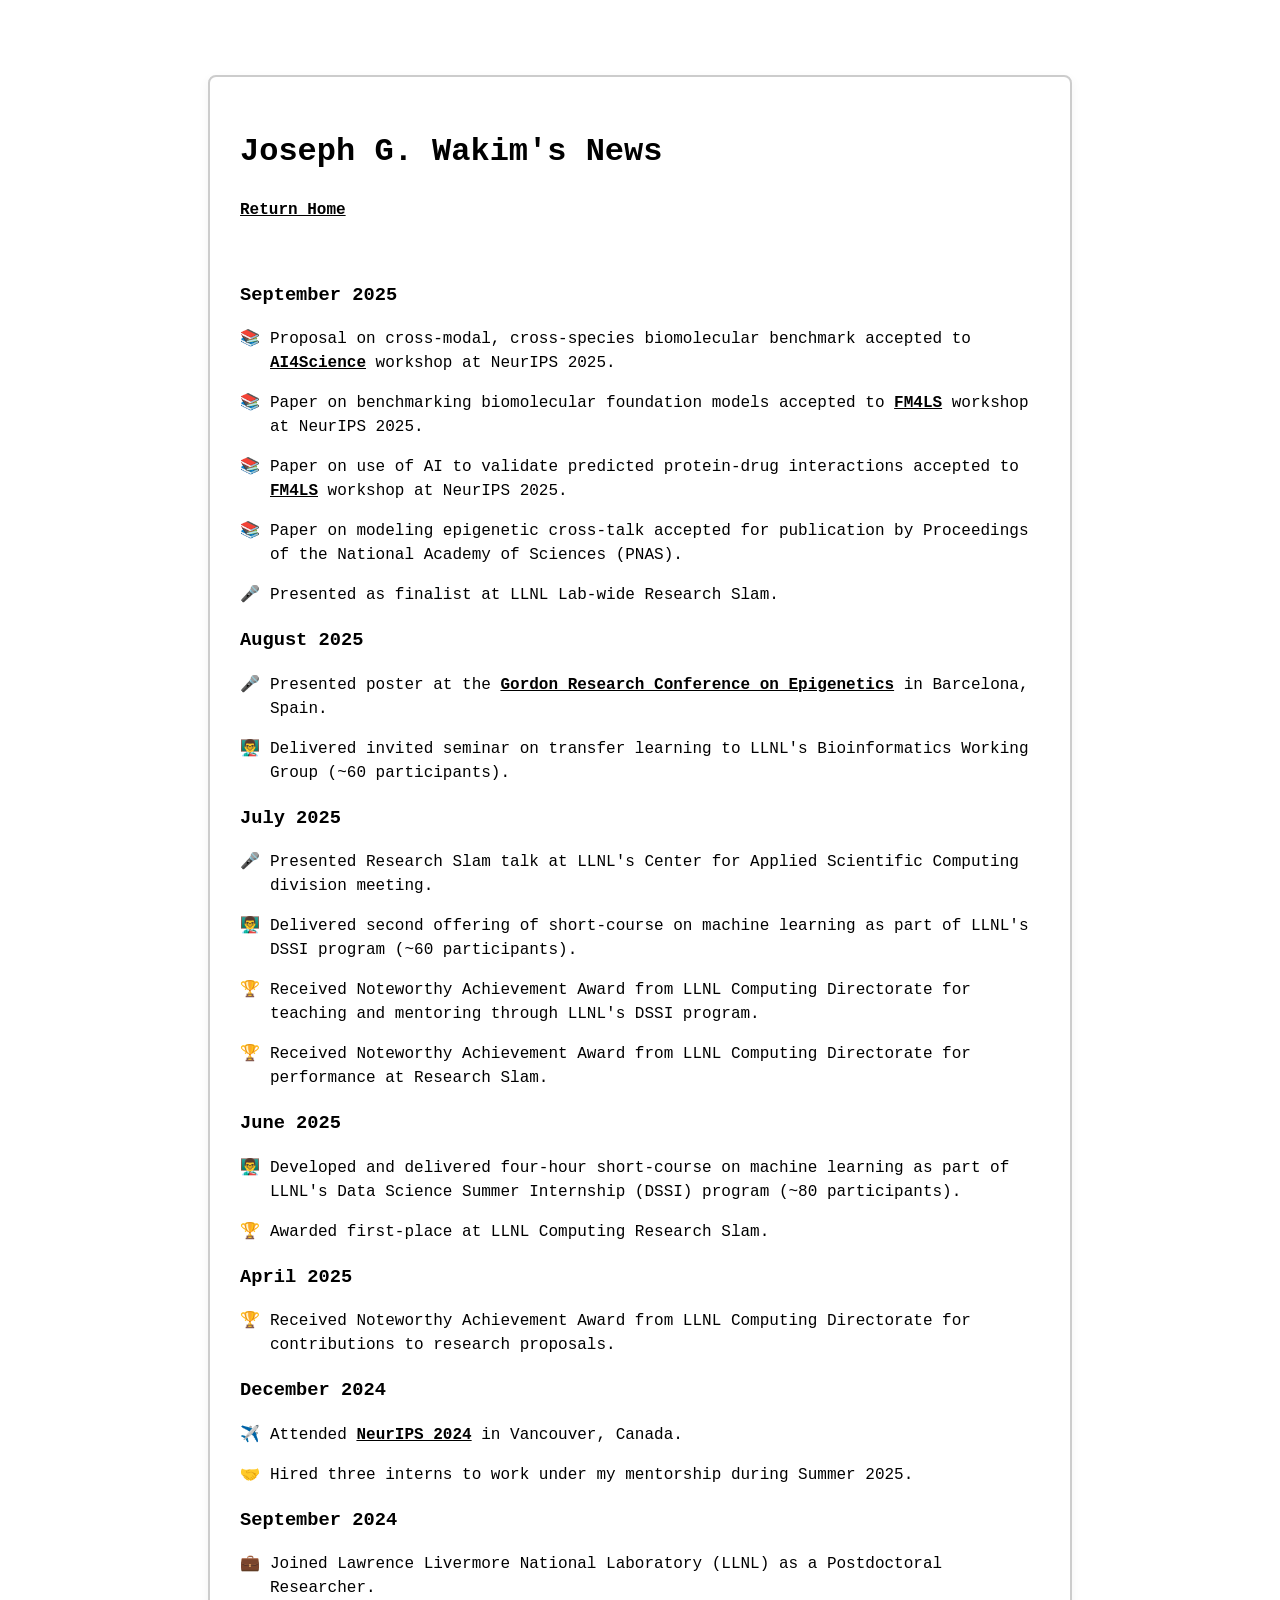
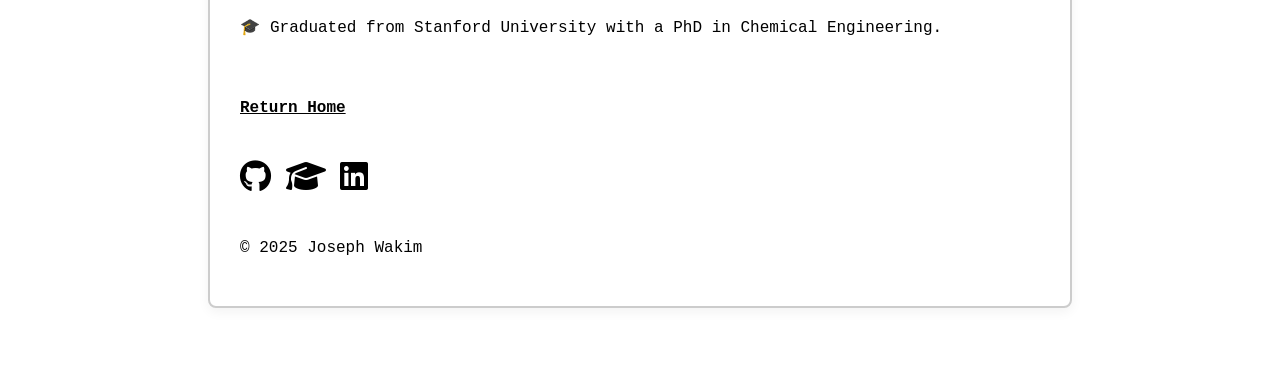
==== news.html @ d1e68630 "added news page" ====
<!DOCTYPE html>
<html lang="en">
<head>
    <meta charset="UTF-8">
    <meta name="viewport" content="width=device-width, initial-scale=1.0">
    <title>JG Wakim: News</title>
    <link rel="stylesheet" href="styles.css">
    <link rel="stylesheet" href="https://cdnjs.cloudflare.com/ajax/libs/font-awesome/6.4.0/css/all.min.css">
</head>
<body>
    <main>
        <div class="frame">
            <h1>Joseph G. Wakim's News</h1>
            
            <p>
                <a href="index.html">Return Home</a>
            </p>

            <br>
            
            <h3> September 2025</h3>
            <ul class="no-bullets">
                <li class="paper">Proposal on cross-modal, cross-species biomolecular benchmark accepted to <a href="https://ai4sciencecommunity.github.io/neurips25.html">AI4Science</a> workshop at NeurIPS 2025.</li>
                <li class="paper">Paper on benchmarking biomolecular foundation models accepted to <a href="https://nips2025fm4ls.github.io/index.html">FM4LS</a> workshop at NeurIPS 2025.</li>
                <li class="paper">Paper on use of AI to validate predicted protein-drug interactions accepted to <a href="https://nips2025fm4ls.github.io/index.html">FM4LS</a> workshop at NeurIPS 2025.</li>
                <li class="paper">Paper on modeling epigenetic cross-talk accepted for publication by Proceedings of the National Academy of Sciences (PNAS).</li>
                <li class="talk">Presented as finalist at LLNL Lab-wide Research Slam.</li>
            </ul>
            
            <h3> August 2025</h3>
            <ul class="no-bullets">
                <li class="talk">Presented poster at the <a href="https://www.grc.org/epigenetics-conference/2025/">Gordon Research Conference on Epigenetics</a> in Barcelona, Spain.</li>
                <li class="teaching">Delivered invited seminar on transfer learning to LLNL's Bioinformatics Working Group (~60 participants).</li>
            </ul>

            <h3> July 2025</h3>
            <ul class="no-bullets">
                <li class="talk">Presented Research Slam talk at LLNL's Center for Applied Scientific Computing division meeting.</li>
                <li class="teaching">Delivered second offering of short-course on machine learning as part of LLNL's DSSI program (~60 participants).</li>
                <li class="award">Received Noteworthy Achievement Award from LLNL Computing Directorate for teaching and mentoring through LLNL's DSSI program.</li>
                <li class="award">Received Noteworthy Achievement Award from LLNL Computing Directorate for performance at Research Slam.</li>
            </ul>
            
            <h3> June 2025</h3>
            <ul class="no-bullets">
                <li class="teaching">Developed and delivered four-hour short-course on machine learning as part of LLNL's Data Science Summer Internship (DSSI) program (~80 participants).</li>
                <li class="award">Awarded first-place at LLNL Computing Research Slam.</li>
            </ul>
            
            <h3> April 2025</h3>
            <ul class="no-bullets">
                <li class="award">Received Noteworthy Achievement Award from LLNL Computing Directorate for contributions to research proposals.</li>
            </ul>
            
            <h3> December 2024</h3>
            <ul class="no-bullets">
                <li class="conference">Attended <a href="https://neurips.cc/Conferences/2024">NeurIPS 2024</a> in Vancouver, Canada.</li>
                <li class="hiring">Hired three interns to work under my mentorship during Summer 2025.</li>
            </ul>
            
            <h3> September 2024</h3>
            <ul class="no-bullets">
                <li class="job">Joined Lawrence Livermore National Laboratory (LLNL) as a Postdoctoral Researcher.</li>
                <li class="graduation">Graduated from Stanford University with a PhD in Chemical Engineering.</li>
            </ul>
            
            <br>
            
            <p>
                <a href="index.html">Return Home</a>
            </p>
            
            <br>
            
            <a href="https://github.com/JosephWakim" target="_blank" aria-label="GitHub"><i class="fab fa-github fa-2x" style="margin-right: 5px;"></i></a>
            <a href="https://scholar.google.com/citations?user=BxBSDtQAAAAJ&hl=en&oi=ao" target="_blank" aria-label="Google Scholar"><i class="fas fa-graduation-cap fa-2x" style="margin-right: 5px;"></i></a>
            <a href="https://www.linkedin.com/in/josephwakim/" target="_blank" aria-label="LinkedIn"><i class="fab fa-linkedin fa-2x"></i></a>
            
            <br><br>
            
            <p>&copy; 2025 Joseph Wakim</p>
        </div>
    </main>
</body>
</html>
---- styles.css ----
body {
    font-family: 'Menlo', monospace;
    font-size: 16px;
    margin: 0;
    padding: 0;
    line-height: 1.5;
    background-color: #ffffff;
}

main {
    margin: 15px;
    padding: 20px;
    background-color: #ffffff;
    border-radius: 0px;
    box-shadow: 0 4px 15px rgba(0, 0, 0, 0);
}

.frame {
    margin: 40px auto;
    padding: 30px;
    background-color: #ffffff;
    border: 2px solid #ccc;
    border-radius: 8px;
    box-shadow: 0 4px 12px rgba(0, 0, 0, 0.05);
    max-width: 800px;
}

a i, a img {
  color: #000000;               /* also consider #1d3557 or #457b9d */
  transition: color 0.3s, transform 0.3s;
}
a:hover i {
  color: #fce96a; /* sunny yellow on hover */
  transform: scale(1.1);
}

a {
  color: #000000;              /* also consider #457b9d or #1d3557 */
  text-decoration: underline;
  font-weight: bold;
  transition: color 0.3s;
}

a:hover {
  color: #fce96a;
}

ul.no-bullets {
  list-style-type: none; /* remove default bullets */
  padding: 0;
  font-size: 16px;
}

ul.no-bullets li {
  margin-bottom: 16px;   
  padding-left: 30px;     /* space for emoji */
  position: relative;      /* reference point for pseudo-element */
}

li.paper::before {
  content: "📚";         /* book emoji */
  position: absolute;
  left: 0;
}

li.talk::before {
  content: "🎤";         /* microphone emoji */
  position: absolute;
  left: 0;
}

li.award::before {
  content: "🏆";         /* trophy emoji */
  position: absolute;
  left: 0;
}

li.conference::before {
  content: "✈️";         /* airplane emoji */
  position: absolute;
  left: 0;
}

li.graduation::before {
  content: "🎓";         /* graduation cap emoji */
  position: absolute;
  left: 0;
}

li.job::before {
  content: "💼";         /* briefcase emoji */
  position: absolute;
  left: 0;
}

li.teaching::before {
  content: "👨‍🏫";         /* teacher emoji */
  position: absolute;
  left: 0;
}

li.hiring::before {
  content: "🤝";         /* handshake emoji */
  position: absolute;
  left: 0;
}
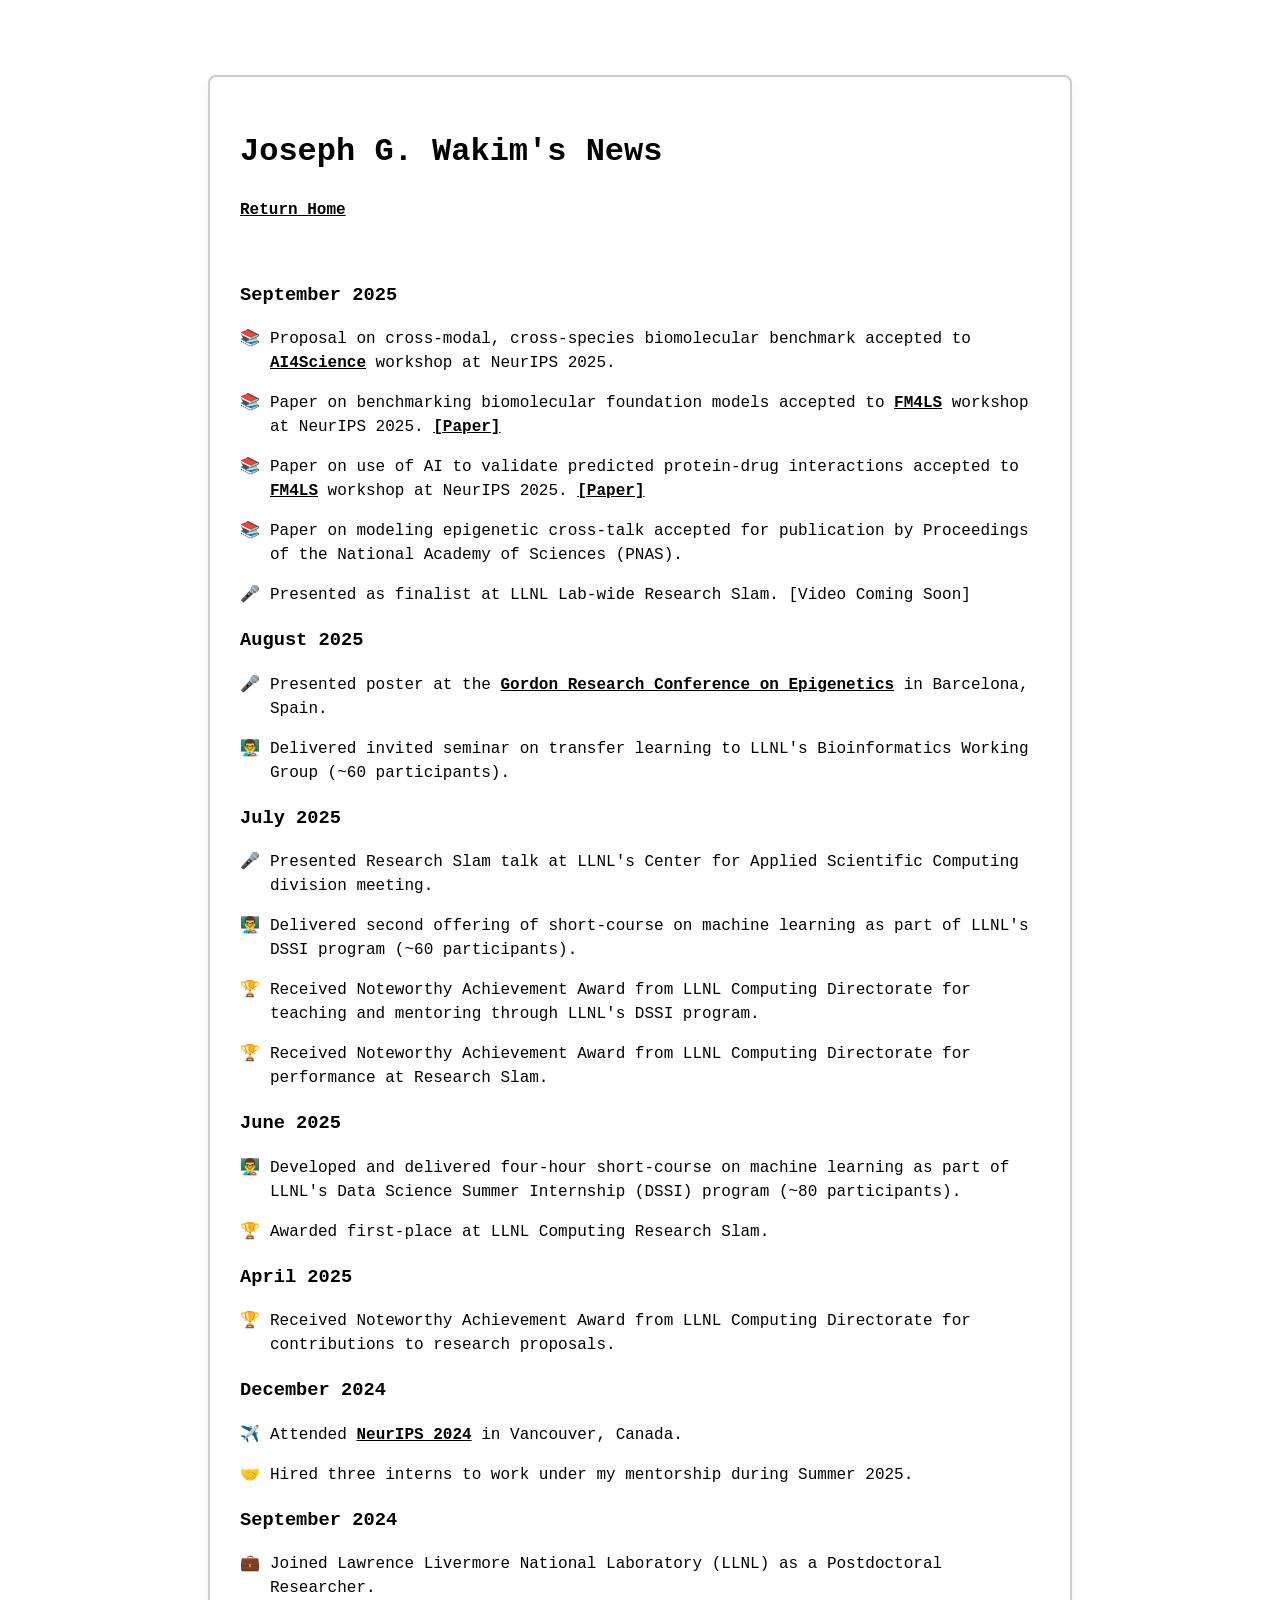
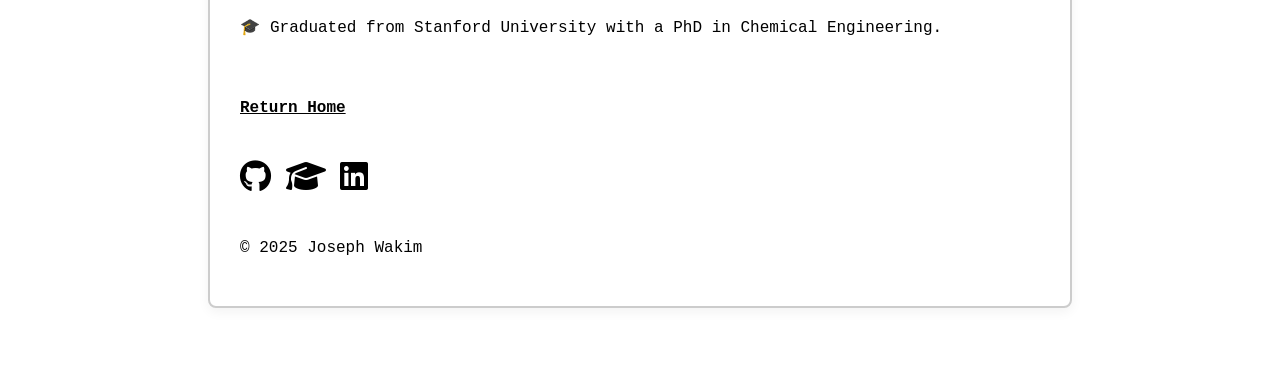
==== commit 6b02ed6a: "added links to papers" ====
--- a/news.html
+++ b/news.html
@@ -21,10 +21,10 @@
             <h3> September 2025</h3>
             <ul class="no-bullets">
                 <li class="paper">Proposal on cross-modal, cross-species biomolecular benchmark accepted to <a href="https://ai4sciencecommunity.github.io/neurips25.html">AI4Science</a> workshop at NeurIPS 2025.</li>
-                <li class="paper">Paper on benchmarking biomolecular foundation models accepted to <a href="https://nips2025fm4ls.github.io/index.html">FM4LS</a> workshop at NeurIPS 2025.</li>
-                <li class="paper">Paper on use of AI to validate predicted protein-drug interactions accepted to <a href="https://nips2025fm4ls.github.io/index.html">FM4LS</a> workshop at NeurIPS 2025.</li>
+                <li class="paper">Paper on benchmarking biomolecular foundation models accepted to <a href="https://nips2025fm4ls.github.io/index.html">FM4LS</a> workshop at NeurIPS 2025. <a href="https://openreview.net/forum?id=YPHxpQH4wx">[Paper]</a></li>
+                <li class="paper">Paper on use of AI to validate predicted protein-drug interactions accepted to <a href="https://nips2025fm4ls.github.io/index.html">FM4LS</a> workshop at NeurIPS 2025. <a href="https://openreview.net/forum?id=UOCu3nNeLL">[Paper]</a></li>
                 <li class="paper">Paper on modeling epigenetic cross-talk accepted for publication by Proceedings of the National Academy of Sciences (PNAS).</li>
-                <li class="talk">Presented as finalist at LLNL Lab-wide Research Slam.</li>
+                <li class="talk">Presented as finalist at LLNL Lab-wide Research Slam. [Video Coming Soon]</li>
             </ul>
             
             <h3> August 2025</h3>
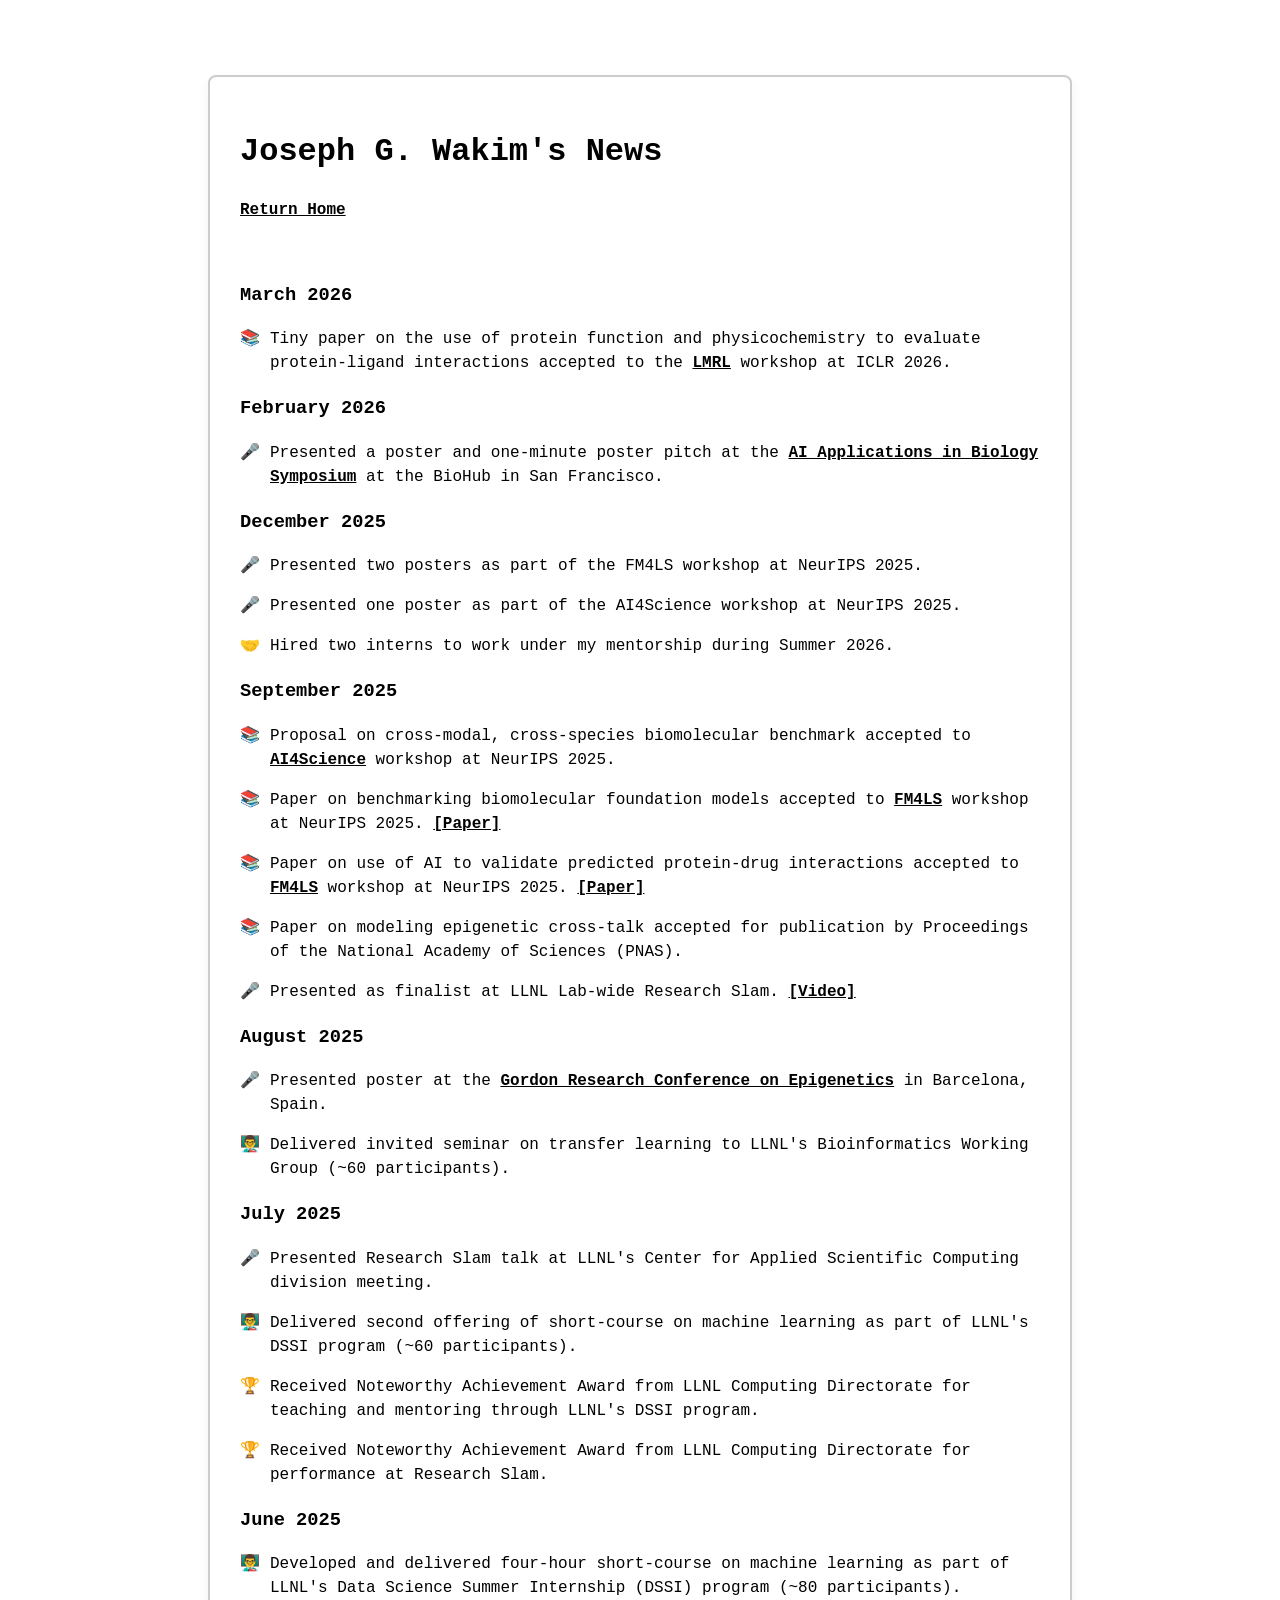
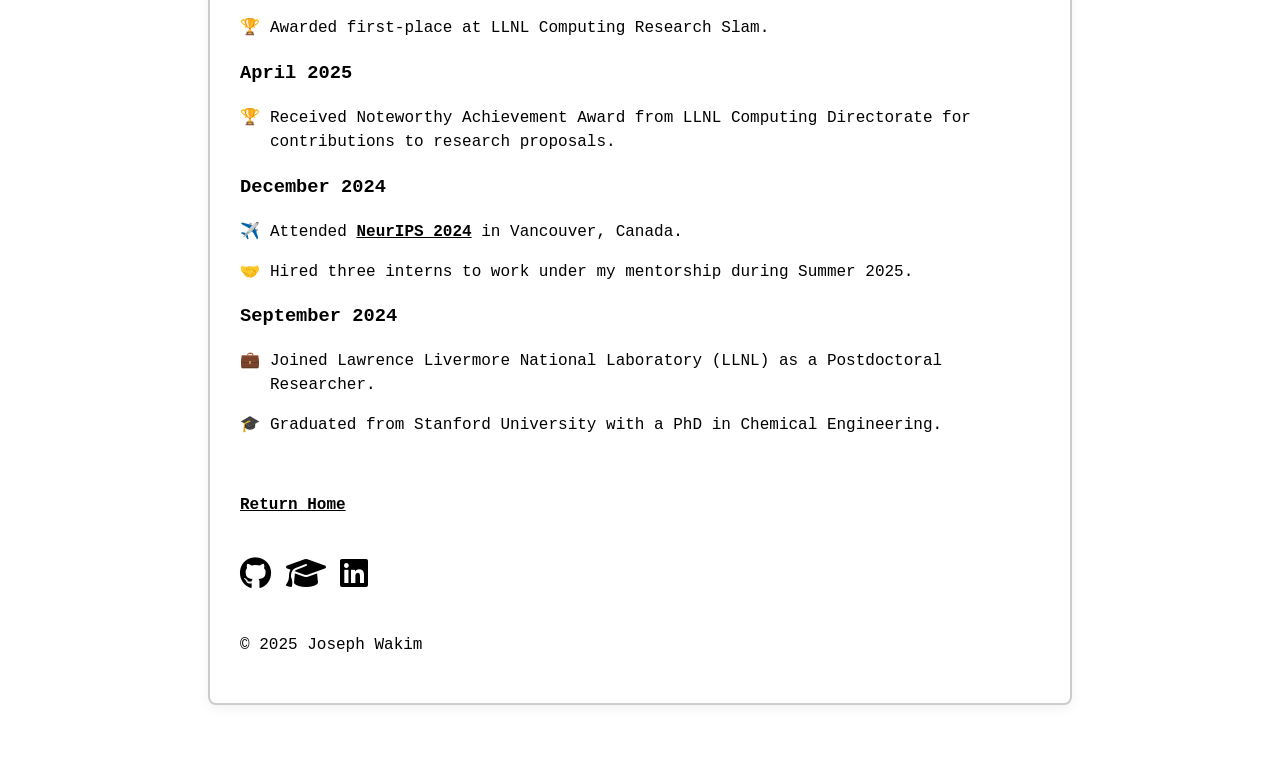
==== commit 39983e6f: "updated news" ====
--- a/news.html
+++ b/news.html
@@ -17,6 +17,24 @@
             </p>
 
             <br>
+
+            <h3> March 2026</h3>
+            <ul class="no-bullets">
+                <li class="paper">Tiny paper on the use of protein function and physicochemistry to evaluate protein-ligand interactions accepted to the <a href="https://www.lmrl.org">LMRL</a> workshop at ICLR 2026.</li>
+            </ul>
+
+            <h3> February 2026</h3>
+            <ul class="no-bullets">
+                <li class="talk">Presented a poster and one-minute poster pitch at the <a href="https://biohub.org/events/ai-applications-in-biology-2026/">AI Applications in Biology Symposium</a> at the BioHub in San Francisco.</li>
+            </ul>
+
+            <h3> December 2025</h3>
+            <ul class="no-bullets">
+                <li class="talk">Presented two posters as part of the FM4LS workshop at NeurIPS 2025.</li>
+                <li class="talk">Presented one poster as part of the AI4Science workshop at NeurIPS 2025.</li>
+                <li class="hiring">Hired two interns to work under my mentorship during Summer 2026.</li>
+            </ul>
+            
             
             <h3> September 2025</h3>
             <ul class="no-bullets">
@@ -24,7 +42,7 @@
                 <li class="paper">Paper on benchmarking biomolecular foundation models accepted to <a href="https://nips2025fm4ls.github.io/index.html">FM4LS</a> workshop at NeurIPS 2025. <a href="https://openreview.net/forum?id=YPHxpQH4wx">[Paper]</a></li>
                 <li class="paper">Paper on use of AI to validate predicted protein-drug interactions accepted to <a href="https://nips2025fm4ls.github.io/index.html">FM4LS</a> workshop at NeurIPS 2025. <a href="https://openreview.net/forum?id=UOCu3nNeLL">[Paper]</a></li>
                 <li class="paper">Paper on modeling epigenetic cross-talk accepted for publication by Proceedings of the National Academy of Sciences (PNAS).</li>
-                <li class="talk">Presented as finalist at LLNL Lab-wide Research Slam. [Video Coming Soon]</li>
+                <li class="talk">Presented as finalist at LLNL Lab-wide Research Slam. <a href="https://www.youtube.com/watch?v=zf2xSciQnUA">[Video]</a></li>
             </ul>
             
             <h3> August 2025</h3>
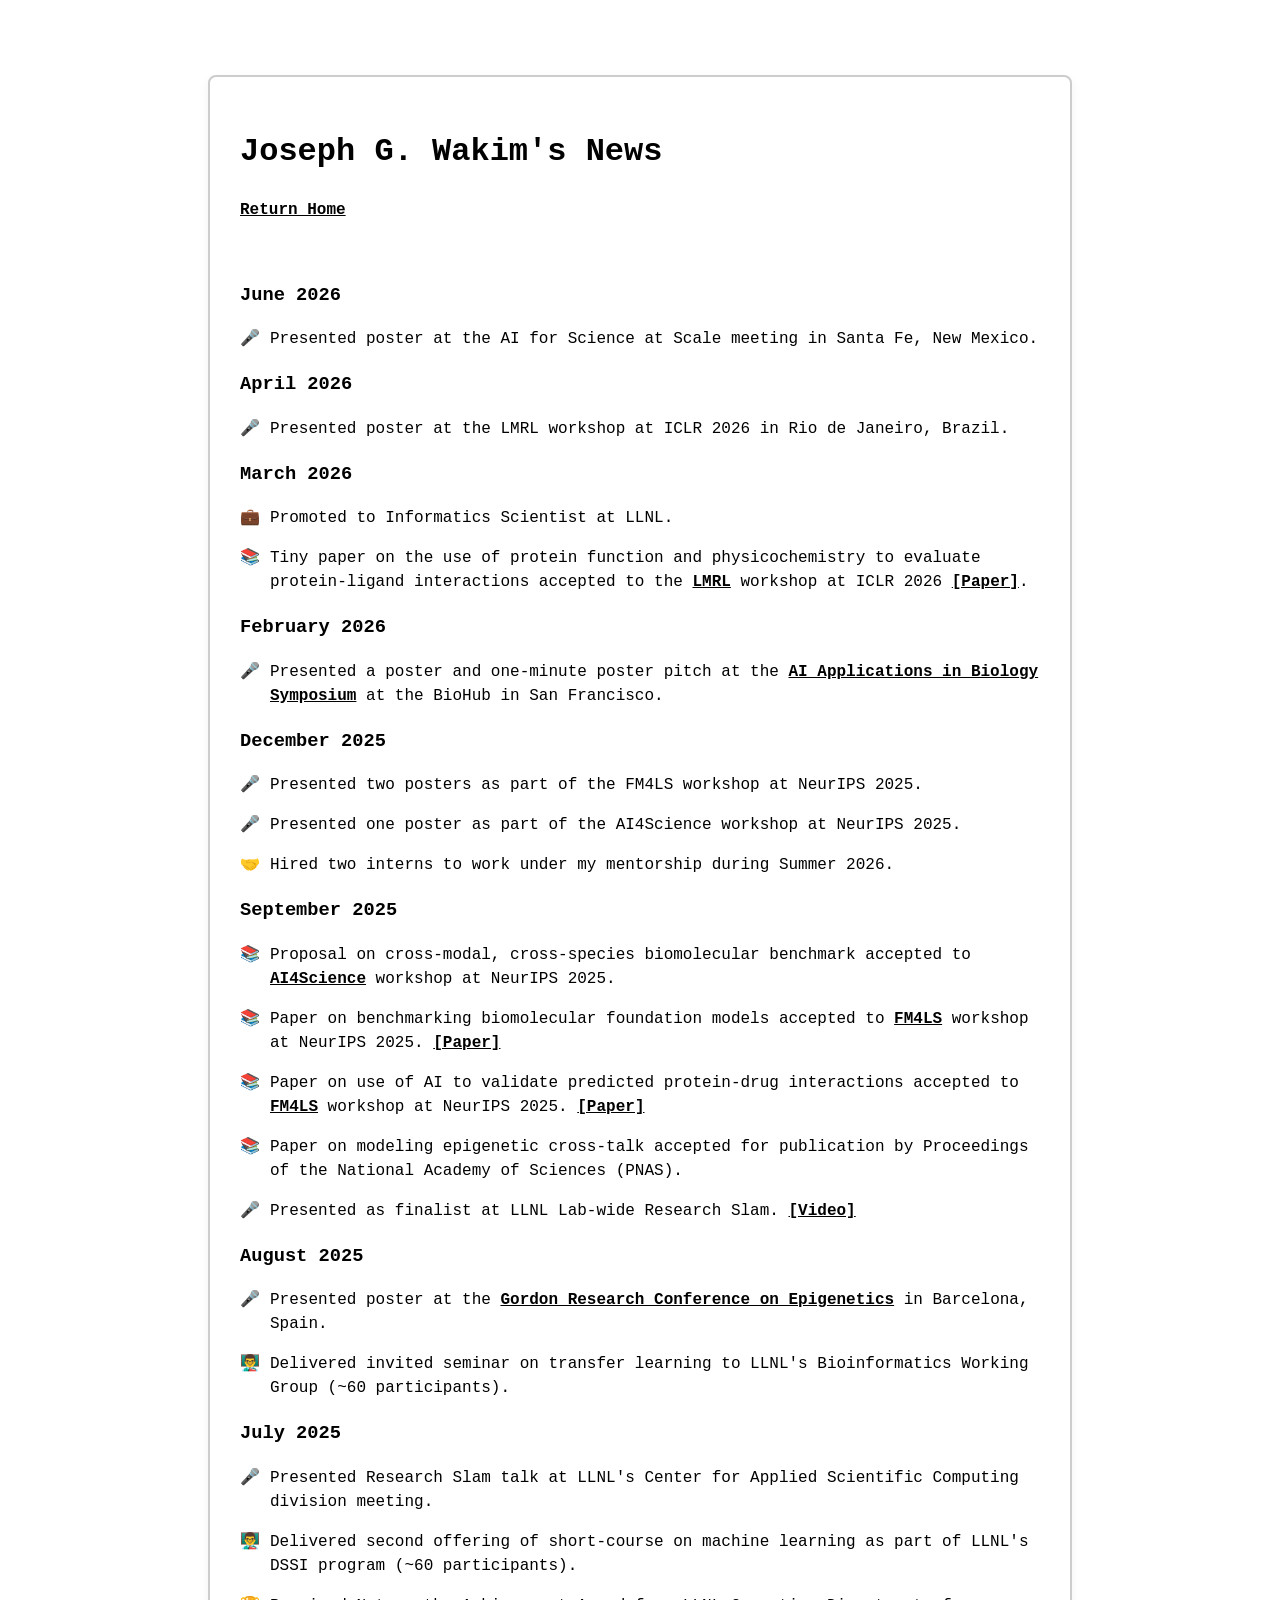
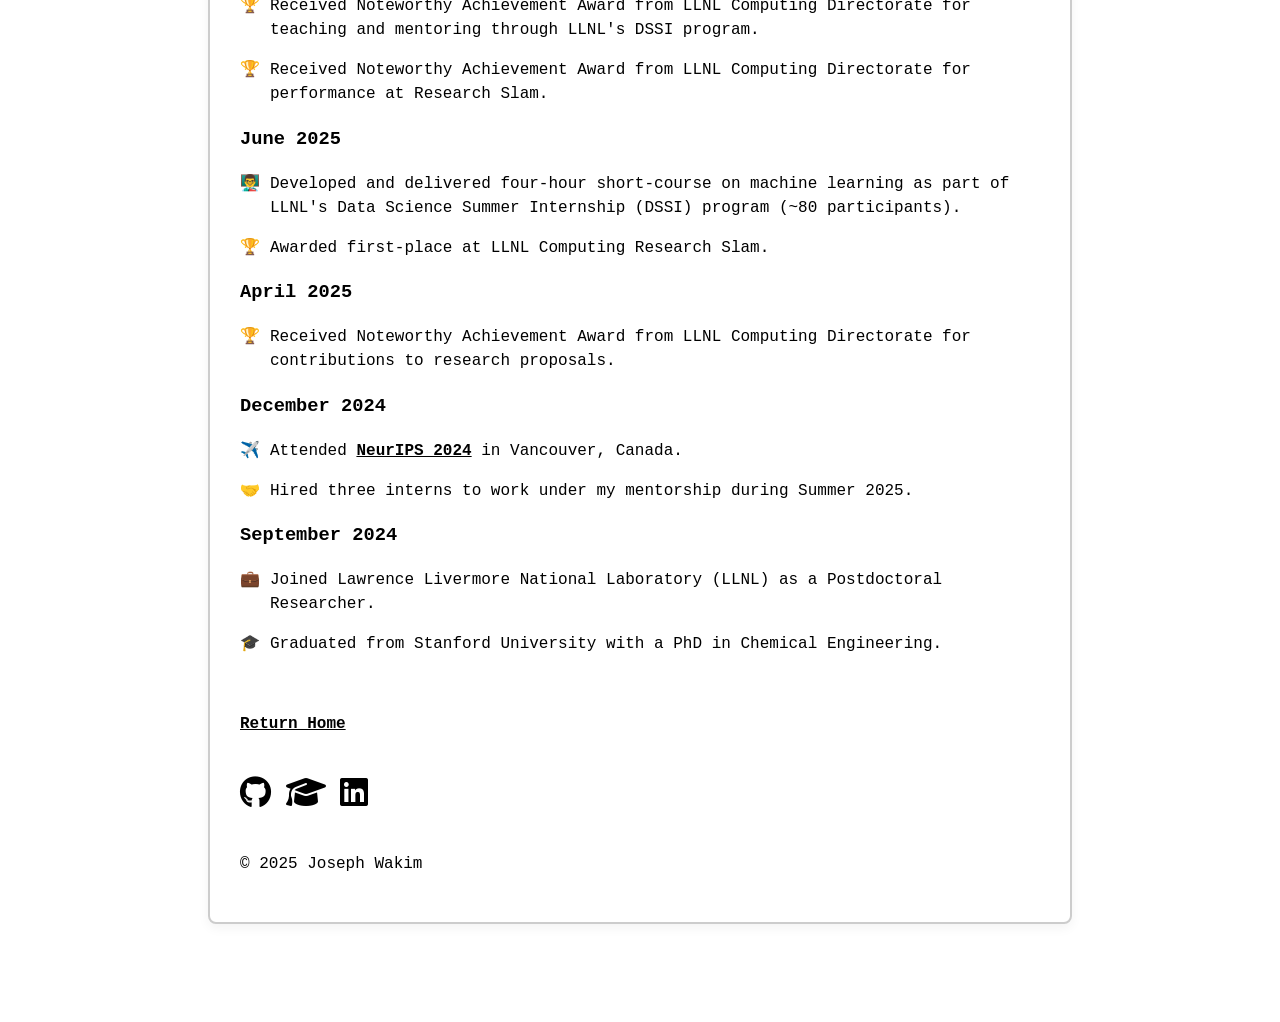
==== commit 66d5ba65: "Updated position and news" ====
--- a/news.html
+++ b/news.html
@@ -18,9 +18,20 @@
 
             <br>
 
+            <h3> June 2026</h3>
+            <ul class="no-bullets">
+                <li class="talk">Presented poster at the AI for Science at Scale meeting in Santa Fe, New Mexico.</li>
+            </ul>
+
+            <h3> April 2026</h3>
+            <ul class="no-bullets">
+                <li class="talk">Presented poster at the LMRL workshop at ICLR 2026 in Rio de Janeiro, Brazil.</li>
+            </ul>
+
             <h3> March 2026</h3>
             <ul class="no-bullets">
-                <li class="paper">Tiny paper on the use of protein function and physicochemistry to evaluate protein-ligand interactions accepted to the <a href="https://www.lmrl.org">LMRL</a> workshop at ICLR 2026.</li>
+                <li class="job">Promoted to Informatics Scientist at LLNL.</li>
+                <li class="paper">Tiny paper on the use of protein function and physicochemistry to evaluate protein-ligand interactions accepted to the <a href="https://www.lmrl.org">LMRL</a> workshop at ICLR 2026 <a href="https://openreview.net/forum?id=tEKK9cnP83">[Paper]</a>.</li>
             </ul>
 
             <h3> February 2026</h3>
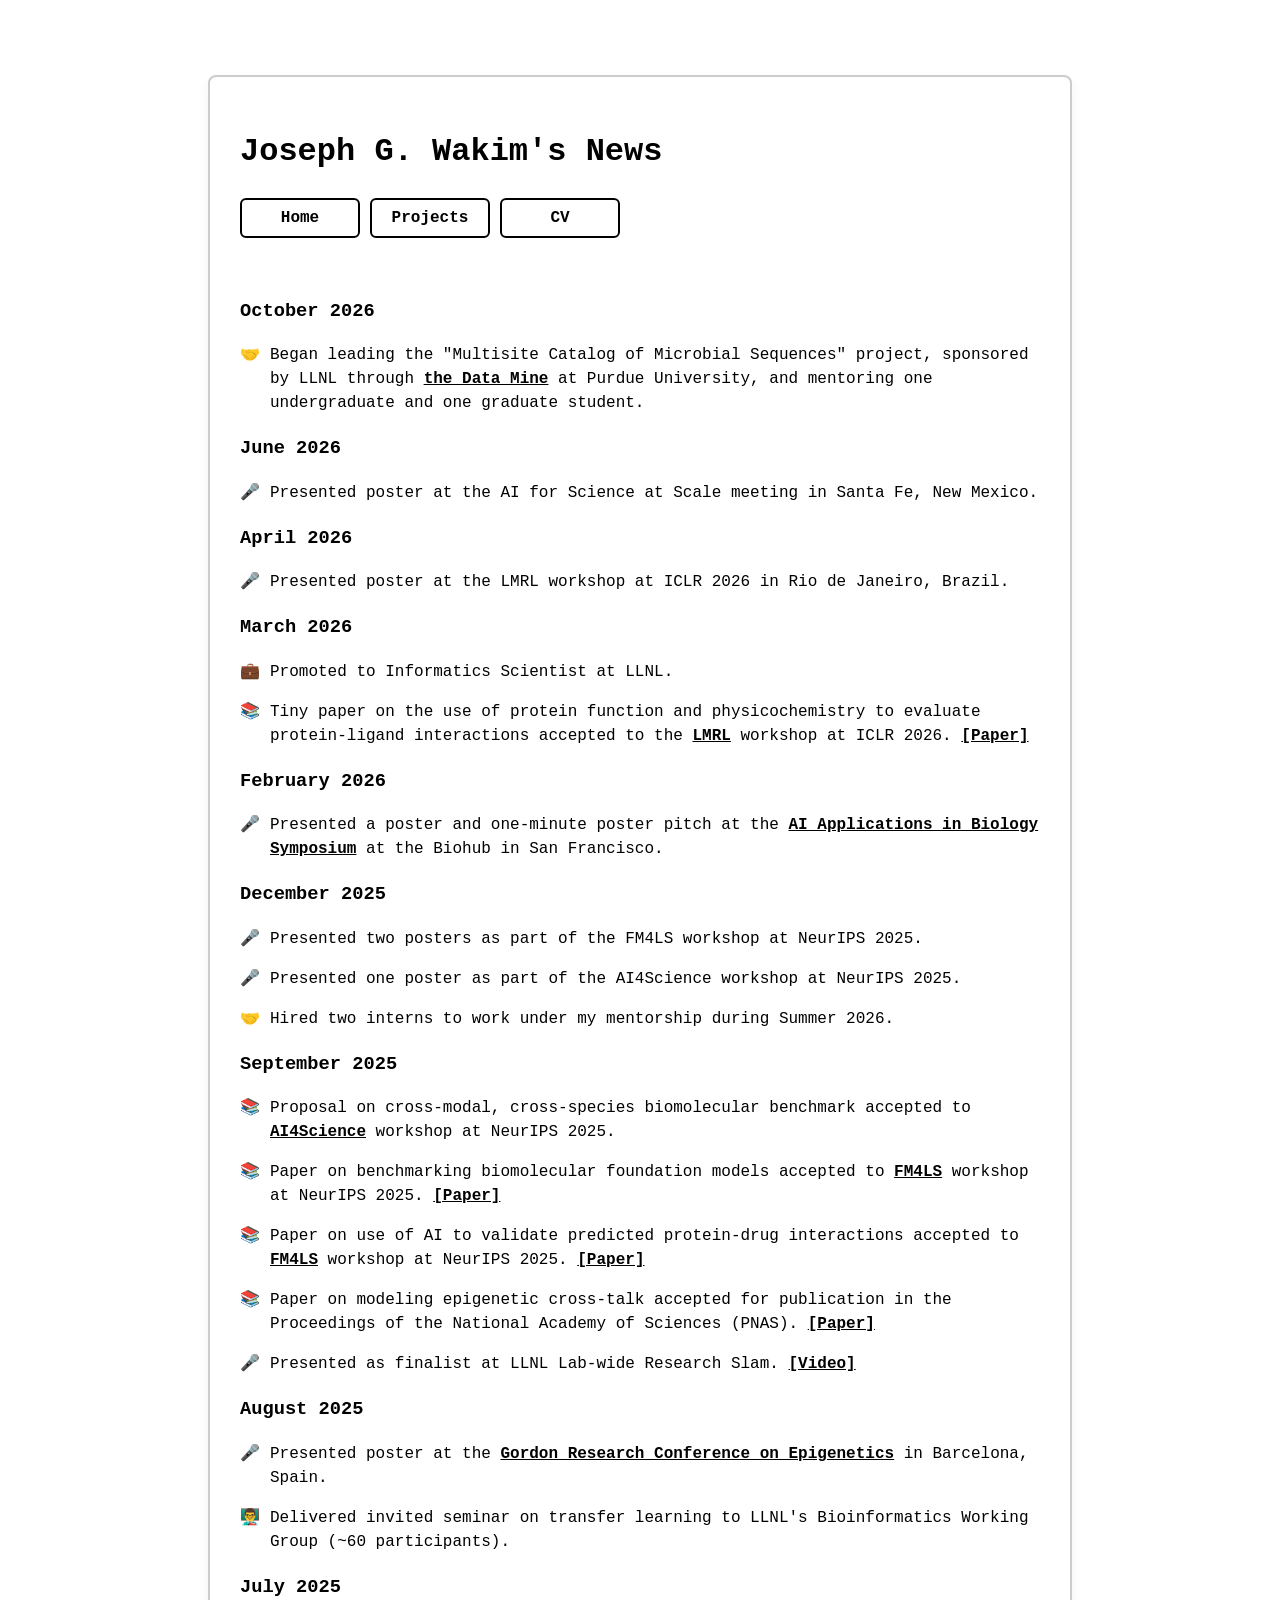
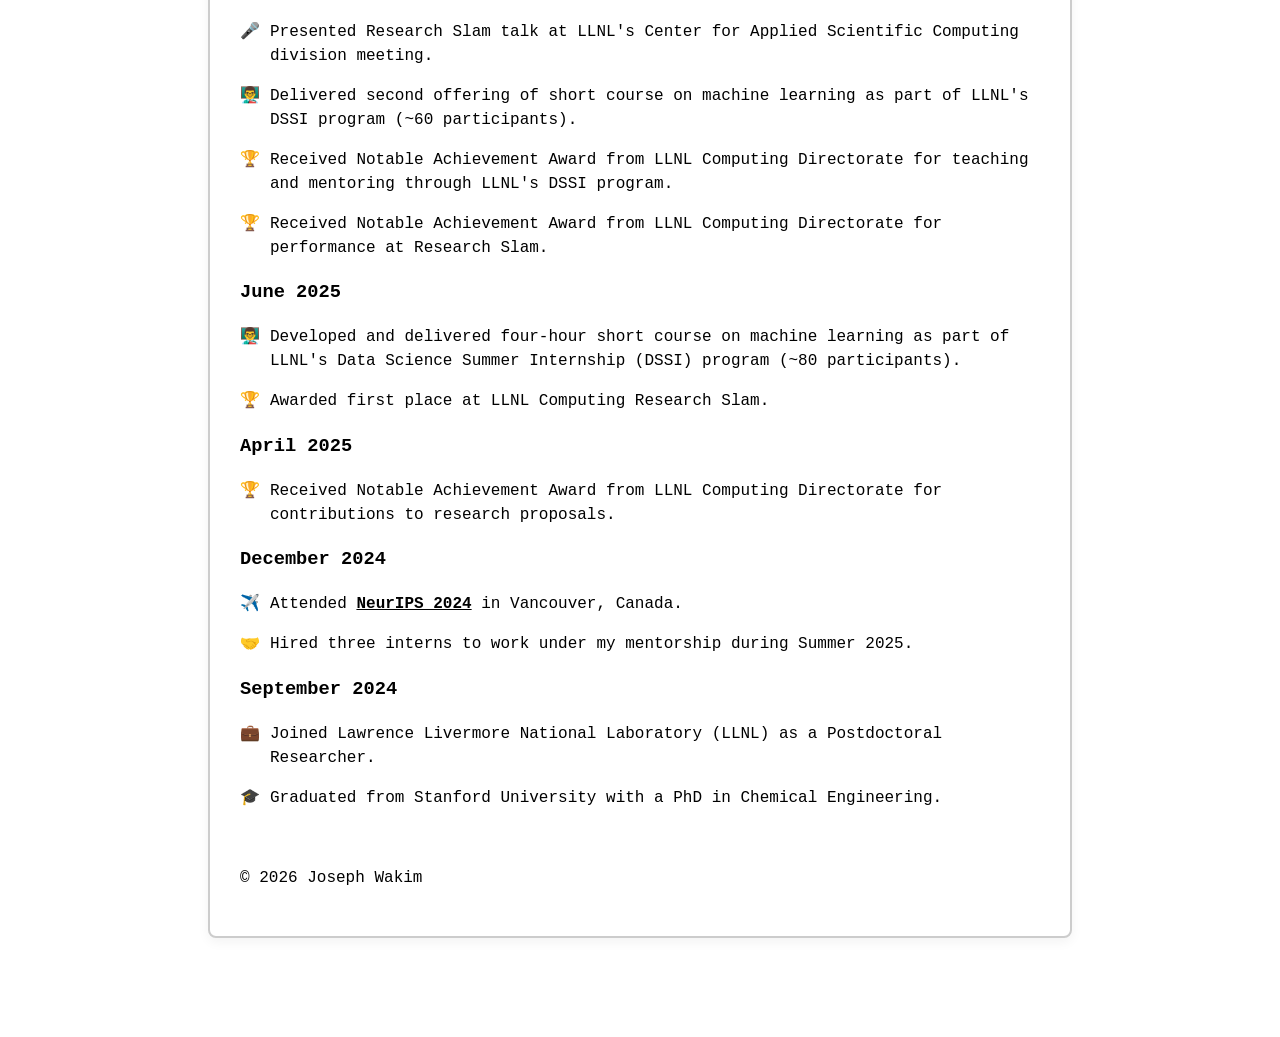
==== commit ff421e40: "update information; add navigation; add project page" ====
--- a/news.html
+++ b/news.html
@@ -11,12 +11,18 @@
     <main>
         <div class="frame">
             <h1>Joseph G. Wakim's News</h1>
-            
-            <p>
-                <a href="index.html">Return Home</a>
-            </p>
+            <nav class="nav-buttons">
+                <a class="nav-button" href="index.html">Home</a>
+                <a class="nav-button" href="projects.html">Projects</a>
+                <a class="nav-button" href="assets/Wakim_CV_public.pdf" target="_blank">CV</a>
+            </nav>
 
             <br>
+
+            <h3> October 2026</h3>
+            <ul class="no-bullets">
+                <li class="hiring">Began leading the "Multisite Catalog of Microbial Sequences" project, sponsored by LLNL through <a href="https://datamine.purdue.edu">the Data Mine</a> at Purdue University, and mentoring one undergraduate and one graduate student.</li>
+            </ul>
 
             <h3> June 2026</h3>
             <ul class="no-bullets">
@@ -31,12 +37,12 @@
             <h3> March 2026</h3>
             <ul class="no-bullets">
                 <li class="job">Promoted to Informatics Scientist at LLNL.</li>
-                <li class="paper">Tiny paper on the use of protein function and physicochemistry to evaluate protein-ligand interactions accepted to the <a href="https://www.lmrl.org">LMRL</a> workshop at ICLR 2026 <a href="https://openreview.net/forum?id=tEKK9cnP83">[Paper]</a>.</li>
+                <li class="paper">Tiny paper on the use of protein function and physicochemistry to evaluate protein-ligand interactions accepted to the <a href="https://www.lmrl.org">LMRL</a> workshop at ICLR 2026. <a href="https://openreview.net/forum?id=tEKK9cnP83">[Paper]</a></li>
             </ul>
 
             <h3> February 2026</h3>
             <ul class="no-bullets">
-                <li class="talk">Presented a poster and one-minute poster pitch at the <a href="https://biohub.org/events/ai-applications-in-biology-2026/">AI Applications in Biology Symposium</a> at the BioHub in San Francisco.</li>
+                <li class="talk">Presented a poster and one-minute poster pitch at the <a href="https://biohub.org/events/ai-applications-in-biology-2026/">AI Applications in Biology Symposium</a> at the Biohub in San Francisco.</li>
             </ul>
 
             <h3> December 2025</h3>
@@ -52,7 +58,7 @@
                 <li class="paper">Proposal on cross-modal, cross-species biomolecular benchmark accepted to <a href="https://ai4sciencecommunity.github.io/neurips25.html">AI4Science</a> workshop at NeurIPS 2025.</li>
                 <li class="paper">Paper on benchmarking biomolecular foundation models accepted to <a href="https://nips2025fm4ls.github.io/index.html">FM4LS</a> workshop at NeurIPS 2025. <a href="https://openreview.net/forum?id=YPHxpQH4wx">[Paper]</a></li>
                 <li class="paper">Paper on use of AI to validate predicted protein-drug interactions accepted to <a href="https://nips2025fm4ls.github.io/index.html">FM4LS</a> workshop at NeurIPS 2025. <a href="https://openreview.net/forum?id=UOCu3nNeLL">[Paper]</a></li>
-                <li class="paper">Paper on modeling epigenetic cross-talk accepted for publication by Proceedings of the National Academy of Sciences (PNAS).</li>
+                <li class="paper">Paper on modeling epigenetic cross-talk accepted for publication in the Proceedings of the National Academy of Sciences (PNAS). <a href="https://doi.org/10.1073/pnas.2427281122">[Paper]</a></li>
                 <li class="talk">Presented as finalist at LLNL Lab-wide Research Slam. <a href="https://www.youtube.com/watch?v=zf2xSciQnUA">[Video]</a></li>
             </ul>
             
@@ -65,20 +71,20 @@
             <h3> July 2025</h3>
             <ul class="no-bullets">
                 <li class="talk">Presented Research Slam talk at LLNL's Center for Applied Scientific Computing division meeting.</li>
-                <li class="teaching">Delivered second offering of short-course on machine learning as part of LLNL's DSSI program (~60 participants).</li>
-                <li class="award">Received Noteworthy Achievement Award from LLNL Computing Directorate for teaching and mentoring through LLNL's DSSI program.</li>
-                <li class="award">Received Noteworthy Achievement Award from LLNL Computing Directorate for performance at Research Slam.</li>
+                <li class="teaching">Delivered second offering of short course on machine learning as part of LLNL's DSSI program (~60 participants).</li>
+                <li class="award">Received Notable Achievement Award from LLNL Computing Directorate for teaching and mentoring through LLNL's DSSI program.</li>
+                <li class="award">Received Notable Achievement Award from LLNL Computing Directorate for performance at Research Slam.</li>
             </ul>
             
             <h3> June 2025</h3>
             <ul class="no-bullets">
-                <li class="teaching">Developed and delivered four-hour short-course on machine learning as part of LLNL's Data Science Summer Internship (DSSI) program (~80 participants).</li>
-                <li class="award">Awarded first-place at LLNL Computing Research Slam.</li>
+                <li class="teaching">Developed and delivered four-hour short course on machine learning as part of LLNL's Data Science Summer Internship (DSSI) program (~80 participants).</li>
+                <li class="award">Awarded first place at LLNL Computing Research Slam.</li>
             </ul>
             
             <h3> April 2025</h3>
             <ul class="no-bullets">
-                <li class="award">Received Noteworthy Achievement Award from LLNL Computing Directorate for contributions to research proposals.</li>
+                <li class="award">Received Notable Achievement Award from LLNL Computing Directorate for contributions to research proposals.</li>
             </ul>
             
             <h3> December 2024</h3>
@@ -92,22 +98,11 @@
                 <li class="job">Joined Lawrence Livermore National Laboratory (LLNL) as a Postdoctoral Researcher.</li>
                 <li class="graduation">Graduated from Stanford University with a PhD in Chemical Engineering.</li>
             </ul>
-            
+
             <br>
             
-            <p>
-                <a href="index.html">Return Home</a>
-            </p>
-            
-            <br>
-            
-            <a href="https://github.com/JosephWakim" target="_blank" aria-label="GitHub"><i class="fab fa-github fa-2x" style="margin-right: 5px;"></i></a>
-            <a href="https://scholar.google.com/citations?user=BxBSDtQAAAAJ&hl=en&oi=ao" target="_blank" aria-label="Google Scholar"><i class="fas fa-graduation-cap fa-2x" style="margin-right: 5px;"></i></a>
-            <a href="https://www.linkedin.com/in/josephwakim/" target="_blank" aria-label="LinkedIn"><i class="fab fa-linkedin fa-2x"></i></a>
-            
-            <br><br>
-            
-            <p>&copy; 2025 Joseph Wakim</p>
+
+            <p>&copy; 2026 Joseph Wakim</p>
         </div>
     </main>
 </body>
--- a/styles.css
+++ b/styles.css
@@ -104,3 +104,188 @@
   position: absolute;
   left: 0;
 }
+
+/* ---------- Navigation buttons (under each page title) ---------- */
+.nav-buttons {
+  display: flex;
+  flex-wrap: wrap;
+  gap: 10px;
+  margin: 8px 0 16px;
+}
+
+.nav-buttons-centered {
+  justify-content: center;      /* home page: center under the photo */
+}
+
+a.nav-button {
+  box-sizing: border-box;
+  width: 7.5em;                 /* equal widths; fits "Projects" */
+  padding: 6px 0;
+  text-align: center;
+  border: 2px solid #000000;
+  border-radius: 6px;
+  background-color: #ffffff;
+  color: #000000;
+  text-decoration: none;
+  font-weight: bold;
+  transition: box-shadow 0.3s, border-color 0.3s;
+}
+
+a.nav-button:hover,
+a.nav-button:focus-visible {
+  color: #000000;
+  border-color: #fce96a;
+  box-shadow: 0 0 12px 4px #fce96a;   /* yellow glow */
+  outline: none;
+}
+
+/* ---------- Social icons (below page content) ---------- */
+.social-icons {
+  display: flex;
+  gap: 12px;
+  margin: 24px 0 8px;
+}
+
+/* ---------- Projects page ---------- */
+.project {
+  margin-bottom: 56px;
+  padding-bottom: 56px;
+  border-bottom: 1px solid #ccc;
+}
+
+.project:last-of-type {
+  border-bottom: none;
+  margin-bottom: 0;
+  padding-bottom: 0;
+}
+
+/* Fixed-size, centered image (like the headshot) with the description below. */
+.project-visual {
+  width: 600px;
+  max-width: 100%;              /* only shrinks when the page is narrower than the image */
+  margin: 0 auto 24px;
+}
+
+.project-visual img {
+  display: block;
+  width: 100%;
+  height: auto;
+  border: 1px solid #ccc;
+  border-radius: 6px;
+}
+
+.project-body h2 {
+  margin-top: 0;
+  margin-bottom: 8px;
+}
+
+.project-body p {
+  margin-top: 0;
+}
+
+.project-links {
+  display: flex;
+  flex-wrap: wrap;
+  gap: 12px;
+}
+
+.project-note {
+  color: #666666;
+  font-style: italic;
+}
+
+
+/* ---------- Lightbox (click project images to expand) ---------- */
+.project-visual img {
+  cursor: zoom-in;
+  transition: box-shadow 0.3s, transform 0.3s;
+}
+
+.project-visual img:hover,
+.project-visual img:focus-visible {
+  box-shadow: 0 0 12px 4px #fce96a;   /* yellow glow, matches the buttons */
+  transform: translateY(-2px);
+  outline: none;
+}
+
+dialog.lightbox {
+  /* full-screen overlay; override the browser's default dialog box */
+  width: 100%;
+  height: 100%;
+  max-width: none;
+  max-height: none;
+  margin: 0;
+  padding: 0;
+  border: none;
+  background: transparent;
+}
+
+dialog.lightbox[open] {
+  display: flex;
+  align-items: center;
+  justify-content: center;
+  animation: lightbox-fade 0.2s ease-out;
+}
+
+dialog.lightbox::backdrop {
+  background: rgba(0, 0, 0, 0.85);
+}
+
+.lightbox-image {
+  max-width: 92vw;
+  max-height: 88vh;
+  background: #ffffff;
+  border-radius: 8px;
+  box-shadow: 0 8px 40px rgba(0, 0, 0, 0.5);
+  cursor: default;
+}
+
+.lightbox-close {
+  position: fixed;
+  top: 20px;
+  right: 20px;
+  width: 44px;
+  height: 44px;
+  display: flex;
+  align-items: center;
+  justify-content: center;
+  padding: 0;
+  border: 1px solid rgba(255, 255, 255, 0.3);
+  border-radius: 50%;
+  background: rgba(255, 255, 255, 0.15);
+  backdrop-filter: blur(8px);
+  -webkit-backdrop-filter: blur(8px);
+  color: #ffffff;
+  cursor: pointer;
+  transition: background-color 0.2s, transform 0.2s;
+}
+
+.lightbox-close:hover,
+.lightbox-close:focus-visible {
+  background: rgba(255, 255, 255, 0.3);
+  transform: scale(1.08);
+  outline: none;
+}
+
+.lightbox-close svg {
+  width: 20px;
+  height: 20px;
+  stroke: currentColor;
+  stroke-width: 2.25;
+  stroke-linecap: round;
+  fill: none;
+}
+
+body:has(dialog.lightbox[open]) {
+  overflow: hidden;              /* no page scroll behind the overlay */
+}
+
+@keyframes lightbox-fade {
+  from { opacity: 0; transform: scale(0.97); }
+  to   { opacity: 1; transform: scale(1); }
+}
+
+@media (prefers-reduced-motion: reduce) {
+  dialog.lightbox[open] { animation: none; }
+  .project-visual img { transition: none; }
+}
